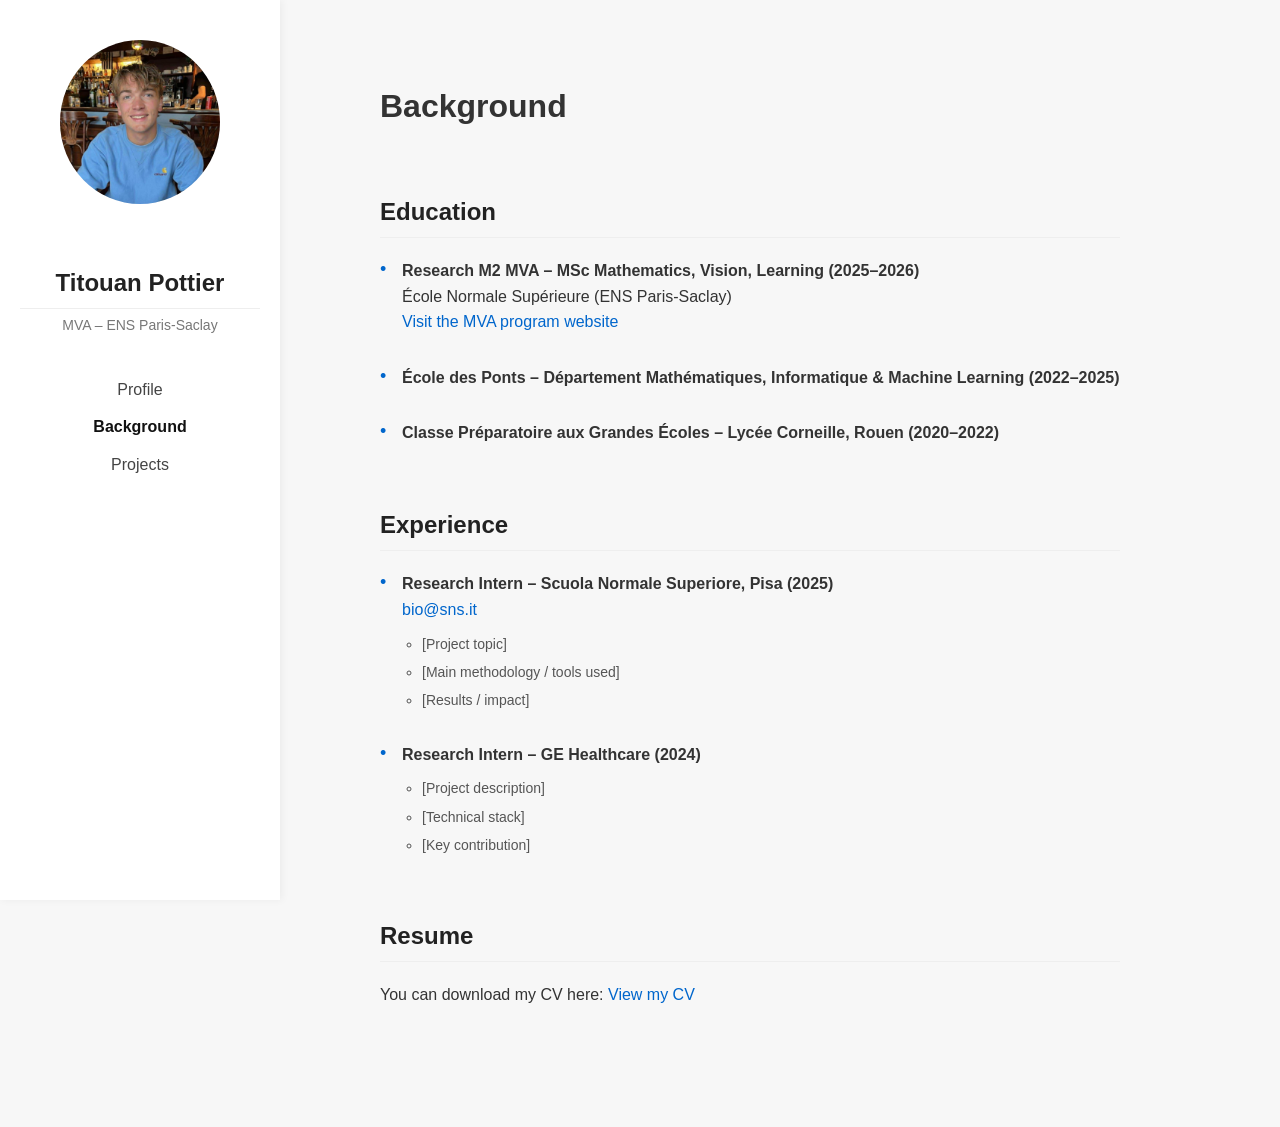
==== background.html @ 18404997 "b" ====
<!DOCTYPE html>
<html>
<head>
  <meta charset="UTF-8">
  <title>Titouan Pottier – Background</title>
  <link rel="stylesheet" href="style.css">
</head>
<body>

<div class="sidebar">
  <img src="photo.jpg" alt="Profile photo">
  <h2>Titouan Pottier</h2>
  <p>MVA – ENS Paris-Saclay</p>

  <nav>
    <a href="index.html">Profile</a>
    <a href="background.html" class="active">Background</a>
    <a href="projects.html">Projects</a>
  </nav>
</div>

<div class="content">

  <h1>Background</h1>

  <div class="section">
    <h2>Education</h2>
    <ul class="clean-list">
      <li>
        <strong>Research M2 MVA – MSc Mathematics, Vision, Learning (2025–2026)</strong><br>
        École Normale Supérieure (ENS Paris-Saclay)<br>
        <a href="https://www.master-mva.com/" target="_blank">Visit the MVA program website</a>
      </li>

      <li>
        <strong>École des Ponts – Département Mathématiques, Informatique & Machine Learning (2022–2025)</strong>
      </li>

      <li>
        <strong>Classe Préparatoire aux Grandes Écoles – Lycée Corneille, Rouen (2020–2022)</strong>
      </li>
    </ul>
  </div>

  <div class="section">
    <h2>Experience</h2>
    <ul class="clean-list">
      <li>
        <strong>Research Intern – Scuola Normale Superiore, Pisa (2025)</strong><br>
        <a href="mailto:bio@sns.it">bio@sns.it</a>
        <ul>
          <li>[Project topic]</li>
          <li>[Main methodology / tools used]</li>
          <li>[Results / impact]</li>
        </ul>
      </li>

      <li>
        <strong>Research Intern – GE Healthcare (2024)</strong>
        <ul>
          <li>[Project description]</li>
          <li>[Technical stack]</li>
          <li>[Key contribution]</li>
        </ul>
      </li>
    </ul>
  </div>

  <div class="section">
    <h2>Resume</h2>
    <p>
      You can download my CV here:
      <a href="CV_Pottier_Titouan.pdf" target="_blank">View my CV</a>
    </p>
  </div>

</div>

</body>
</html>
---- style.css ----
/* =========================
   GLOBAL
========================= */

* {
  box-sizing: border-box;
}

body {
  margin: 0;
  font-family: -apple-system, BlinkMacSystemFont, "Segoe UI", Roboto, sans-serif;
  background-color: #f7f7f7;
  color: #333;
  display: flex;
  line-height: 1.6;
}

a {
  color: #0066cc;
  text-decoration: none;
  transition: opacity 0.2s ease;
}

a:hover {
  opacity: 0.7;
}

/* =========================
   SIDEBAR
========================= */

.sidebar {
  width: 280px;
  background: white;
  height: 100vh;
  padding: 40px 20px;
  box-shadow: 2px 0 8px rgba(0, 0, 0, 0.05);
  position: fixed;
  top: 0;
  left: 0;
}

.sidebar img {
  width: 160px;
  border-radius: 50%;
  display: block;
  margin: 0 auto 20px auto;
}

.sidebar h2 {
  text-align: center;
  margin-bottom: 5px;
  font-weight: 600;
}

.sidebar p {
  text-align: center;
  color: #777;
  font-size: 14px;
  margin: 0;
}

.sidebar nav {
  margin-top: 40px;
  text-align: center;
}

.sidebar nav a {
  display: block;
  margin: 12px 0;
  color: #444;
  font-weight: 500;
  transition: color 0.2s ease;
}

.sidebar nav a:hover {
  color: #0066cc;
}

.sidebar nav a.active {
  font-weight: 700;
  color: #111;
}

/* =========================
   MAIN CONTENT
========================= */

.content {
  margin-left: 320px;
  padding: 60px;
  max-width: 900px;
}

h1 {
  font-size: 32px;
  margin-bottom: 30px;
  font-weight: 600;
}

h2 {
  margin-top: 60px;
  margin-bottom: 20px;
  font-weight: 600;
  color: #222;
  border-bottom: 1px solid #eee;
  padding-bottom: 6px;
}

.section {
  margin-bottom: 60px;
}

/* =========================
   CLEAN BULLET LIST
========================= */

.clean-list {
  list-style: none;
  padding-left: 0;
  margin: 0;
}

.clean-list > li {
  margin-bottom: 30px;
  padding-left: 22px;
  position: relative;
}

.clean-list > li::before {
  content: "•";
  position: absolute;
  left: 0;
  top: 2px;
  font-size: 18px;
  color: #0066cc;
  line-height: 1;
}

.clean-list ul {
  margin-top: 10px;
  padding-left: 20px;
}

.clean-list ul li {
  margin-bottom: 6px;
  font-size: 14px;
  color: #555;
  list-style-type: circle;
}

/* =========================
   PROJECTS LIST
========================= */

.project-list {
  list-style-type: disc;
  padding-left: 22px;
  margin: 0;
}

.project-list > li {
  margin-bottom: 40px;
}

.project-list strong {
  font-size: 18px;
  font-weight: 600;
}

.project-sub {
  display: block;
  font-size: 14px;
  color: #666;
  margin-top: 4px;
  margin-bottom: 8px;
}

.project-list ul {
  list-style-type: circle;
  padding-left: 20px;
  margin-top: 8px;
}

.project-list ul li {
  margin-bottom: 6px;
  line-height: 1.5;
}

/* =========================
   RESPONSIVE
========================= */

@media (max-width: 900px) {

  body {
    flex-direction: column;
  }

  .sidebar {
    position: relative;
    width: 100%;
    height: auto;
    box-shadow: none;
    border-bottom: 1px solid #eee;
  }

  .content {
    margin-left: 0;
    padding: 40px 20px;
  }

}
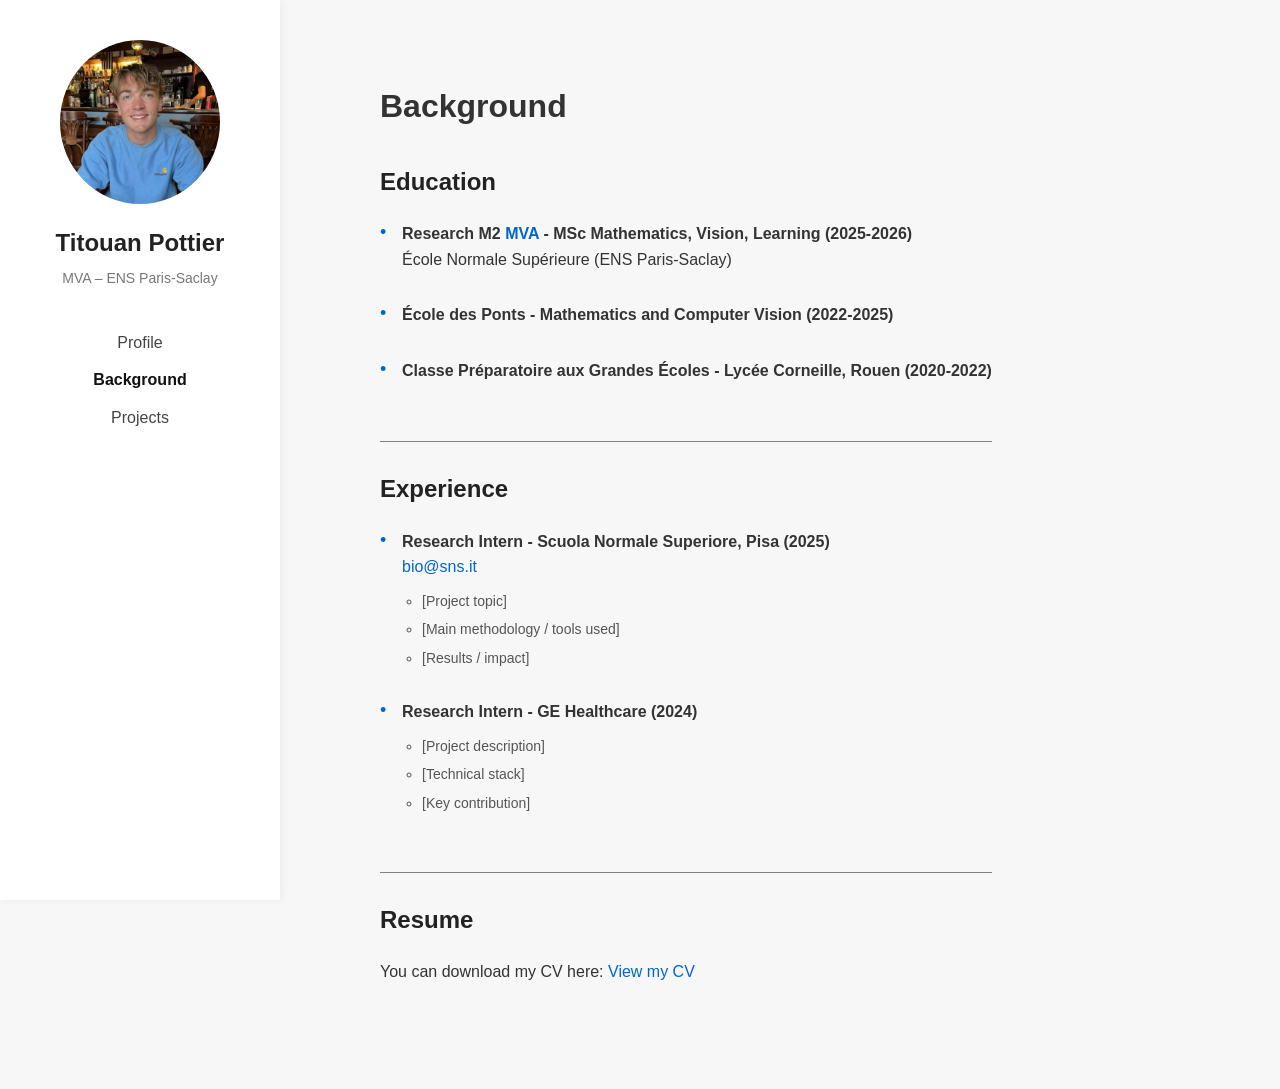
==== commit 16f9d34d: "bg update" ====
--- a/background.html
+++ b/background.html
@@ -27,17 +27,17 @@
     <h2>Education</h2>
     <ul class="clean-list">
       <li>
-        <strong>Research M2 MVA – MSc Mathematics, Vision, Learning (2025–2026)</strong><br>
+        <strong>Research M2 <a href="https://www.master-mva.com/" target="_blank">MVA</a> - MSc Mathematics, Vision, Learning (2025-2026)</strong><br>
         École Normale Supérieure (ENS Paris-Saclay)<br>
-        <a href="https://www.master-mva.com/" target="_blank">Visit the MVA program website</a>
+        
       </li>
 
       <li>
-        <strong>École des Ponts – Département Mathématiques, Informatique & Machine Learning (2022–2025)</strong>
+        <strong>École des Ponts - Mathematics and Computer Vision (2022-2025)</strong>
       </li>
 
       <li>
-        <strong>Classe Préparatoire aux Grandes Écoles – Lycée Corneille, Rouen (2020–2022)</strong>
+        <strong>Classe Préparatoire aux Grandes Écoles - Lycée Corneille, Rouen (2020-2022)</strong>
       </li>
     </ul>
   </div>
@@ -46,7 +46,7 @@
     <h2>Experience</h2>
     <ul class="clean-list">
       <li>
-        <strong>Research Intern – Scuola Normale Superiore, Pisa (2025)</strong><br>
+        <strong>Research Intern - Scuola Normale Superiore, Pisa (2025)</strong><br>
         <a href="mailto:bio@sns.it">bio@sns.it</a>
         <ul>
           <li>[Project topic]</li>
@@ -56,7 +56,7 @@
       </li>
 
       <li>
-        <strong>Research Intern – GE Healthcare (2024)</strong>
+        <strong>Research Intern - GE Healthcare (2024)</strong>
         <ul>
           <li>[Project description]</li>
           <li>[Technical stack]</li>
--- a/style.css
+++ b/style.css
@@ -99,16 +99,30 @@
 }
 
 h2 {
-  margin-top: 60px;
+  margin-top: 0;
   margin-bottom: 20px;
   font-weight: 600;
   color: #222;
-  border-bottom: 1px solid #eee;
-  padding-bottom: 6px;
+  border-bottom: none;
+  padding-bottom: 0;
 }
 
 .section {
-  margin-bottom: 60px;
+  padding: 28px 0;
+}
+
+.section:first-of-type {
+  padding-top: 0;
+}
+
+.section + .section {
+  border-top: 1px solid #818080;
+}
+
+.content > h2:not(:first-of-type) {
+  border-top: 1px solid #818080;
+  padding-top: 28px;
+  margin-top: 28px;
 }
 
 /* =========================
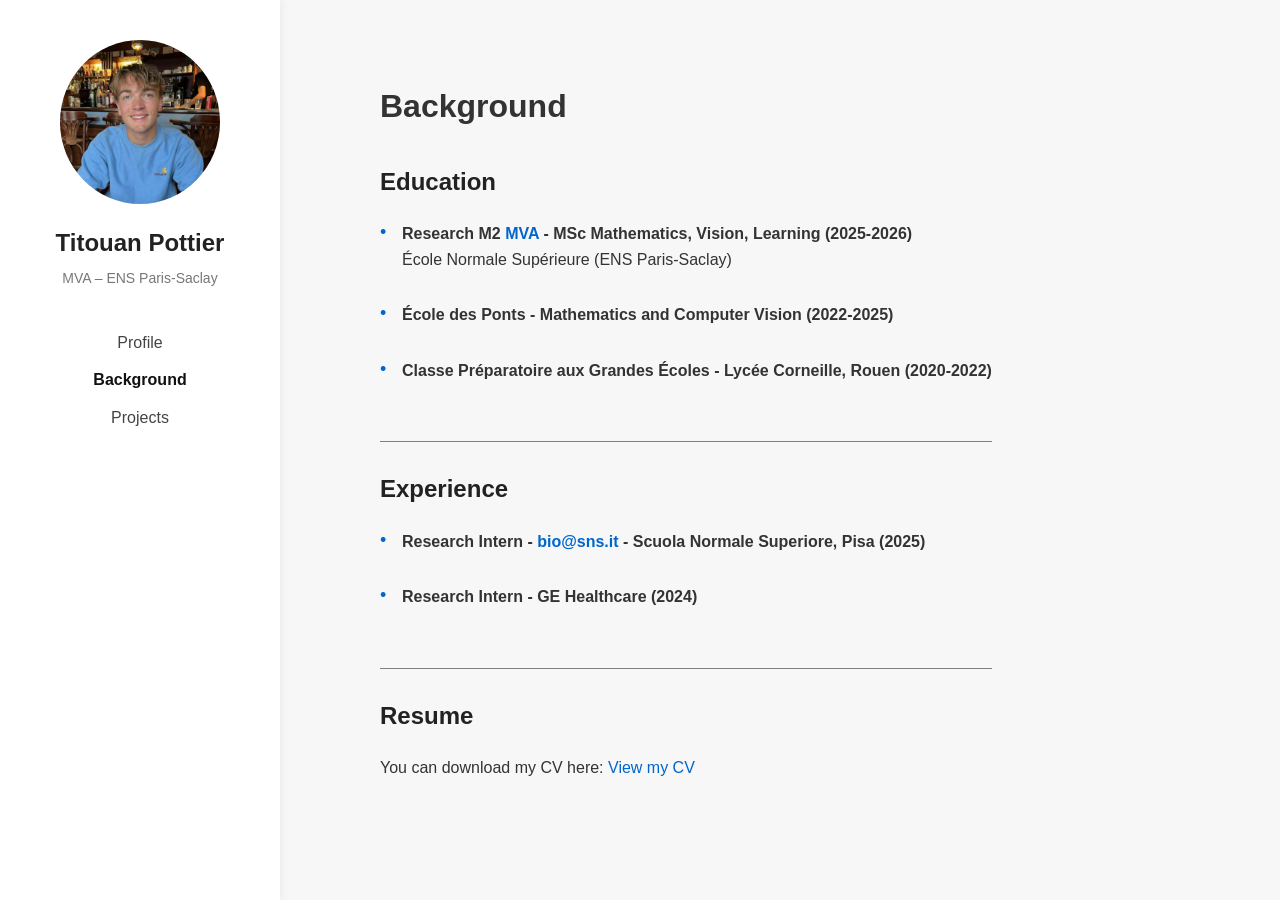
==== commit d21cd3ce: "bg update2" ====
--- a/background.html
+++ b/background.html
@@ -46,21 +46,13 @@
     <h2>Experience</h2>
     <ul class="clean-list">
       <li>
-        <strong>Research Intern - Scuola Normale Superiore, Pisa (2025)</strong><br>
-        <a href="mailto:bio@sns.it">bio@sns.it</a>
-        <ul>
-          <li>[Project topic]</li>
-          <li>[Main methodology / tools used]</li>
-          <li>[Results / impact]</li>
-        </ul>
+        <strong>Research Intern - <a href="mailto:bio@sns.it">bio@sns.it</a> - Scuola Normale Superiore, Pisa (2025)</strong><br>
+        
       </li>
 
       <li>
         <strong>Research Intern - GE Healthcare (2024)</strong>
         <ul>
-          <li>[Project description]</li>
-          <li>[Technical stack]</li>
-          <li>[Key contribution]</li>
         </ul>
       </li>
     </ul>
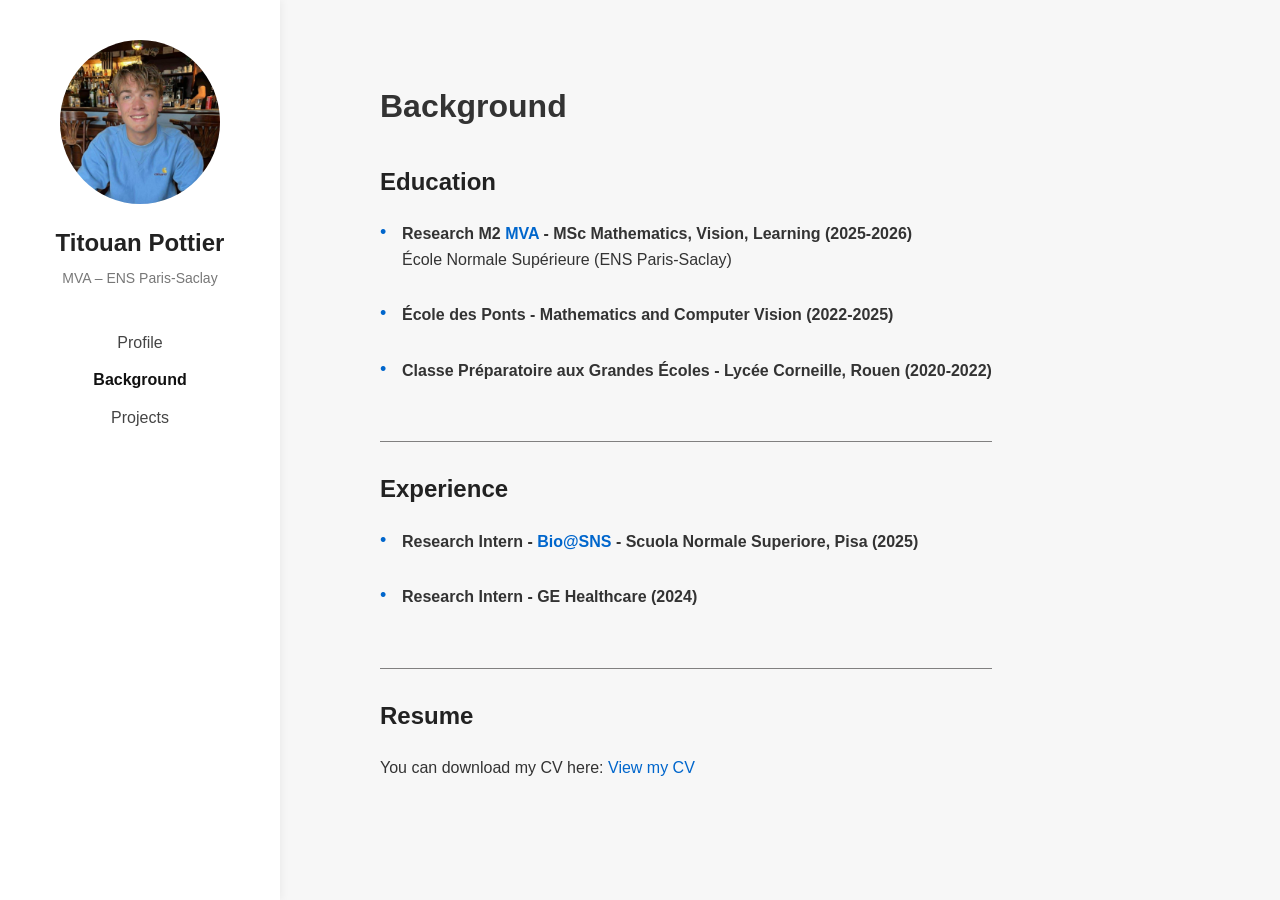
==== commit 0ebade45: "biosns" ====
--- a/background.html
+++ b/background.html
@@ -46,7 +46,7 @@
     <h2>Experience</h2>
     <ul class="clean-list">
       <li>
-        <strong>Research Intern - <a href="mailto:bio@sns.it">bio@sns.it</a> - Scuola Normale Superiore, Pisa (2025)</strong><br>
+        <strong>Research Intern - <a href="https://www.sns.it/en/laboratorio-di-biologia">Bio@SNS</a> - Scuola Normale Superiore, Pisa (2025)</strong><br>
         
       </li>
 
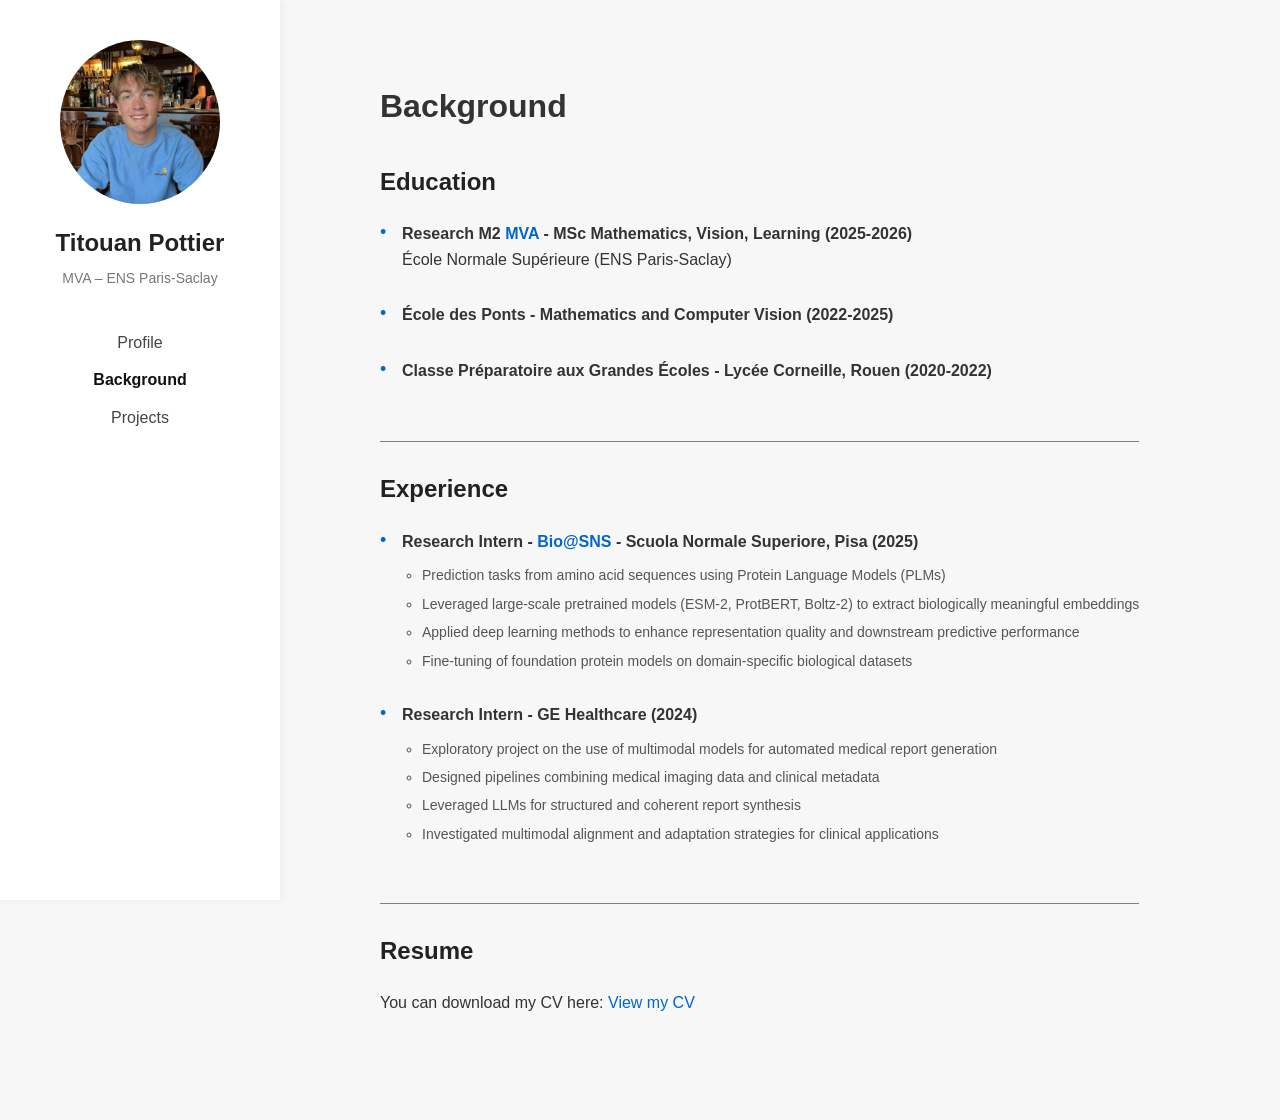
==== commit f5f5e786: "add bg" ====
--- a/background.html
+++ b/background.html
@@ -45,16 +45,27 @@
   <div class="section">
     <h2>Experience</h2>
     <ul class="clean-list">
-      <li>
-        <strong>Research Intern - <a href="https://www.sns.it/en/laboratorio-di-biologia">Bio@SNS</a> - Scuola Normale Superiore, Pisa (2025)</strong><br>
-        
-      </li>
+    <li>
+      <strong>Research Intern - <a href="https://www.sns.it/en/laboratorio-di-biologia">Bio@SNS</a> - Scuola Normale Superiore, Pisa (2025)</strong>
+      <ul>
+        <li>Prediction tasks from amino acid sequences using Protein Language Models (PLMs)</li>
+        <li>Leveraged large-scale pretrained models (ESM-2, ProtBERT, Boltz-2) to extract biologically meaningful embeddings</li>
+        <li>Applied deep learning methods to enhance representation quality and downstream predictive performance</li>
+        <li>Fine-tuning of foundation protein models on domain-specific biological datasets</li>
+      </ul>
+    </li>
 
-      <li>
-        <strong>Research Intern - GE Healthcare (2024)</strong>
-        <ul>
-        </ul>
-      </li>
+    <li>
+      <strong>Research Intern - GE Healthcare (2024)</strong>
+      <ul>
+        <li>Exploratory project on the use of multimodal models for automated medical report generation</li>
+        <li>Designed pipelines combining medical imaging data and clinical metadata</li>
+        <li>Leveraged LLMs for structured and coherent report synthesis</li>
+        <li>Investigated multimodal alignment and adaptation strategies for clinical applications</li>
+      </ul>
+    </li>
+
+
     </ul>
   </div>
 
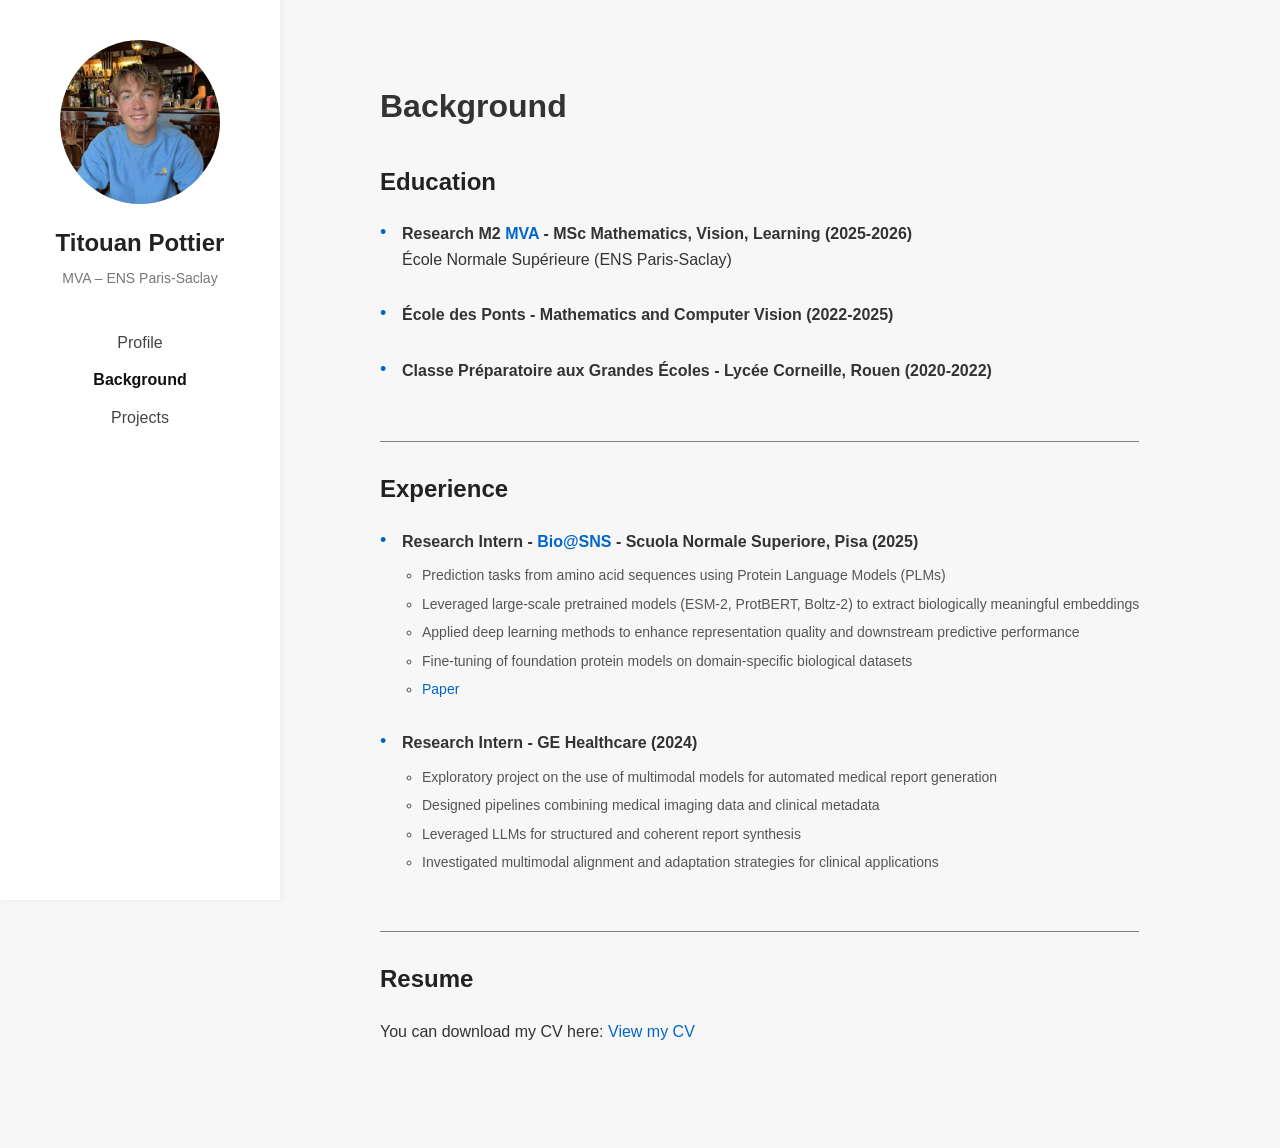
==== commit 92cf3897: "paper sns" ====
--- a/background.html
+++ b/background.html
@@ -48,10 +48,12 @@
     <li>
       <strong>Research Intern - <a href="https://www.sns.it/en/laboratorio-di-biologia">Bio@SNS</a> - Scuola Normale Superiore, Pisa (2025)</strong>
       <ul>
+        
         <li>Prediction tasks from amino acid sequences using Protein Language Models (PLMs)</li>
         <li>Leveraged large-scale pretrained models (ESM-2, ProtBERT, Boltz-2) to extract biologically meaningful embeddings</li>
         <li>Applied deep learning methods to enhance representation quality and downstream predictive performance</li>
         <li>Fine-tuning of foundation protein models on domain-specific biological datasets</li>
+        <li><a href="/BioSNS/biosns_paper.pdf">Paper</a></li>
       </ul>
     </li>
 
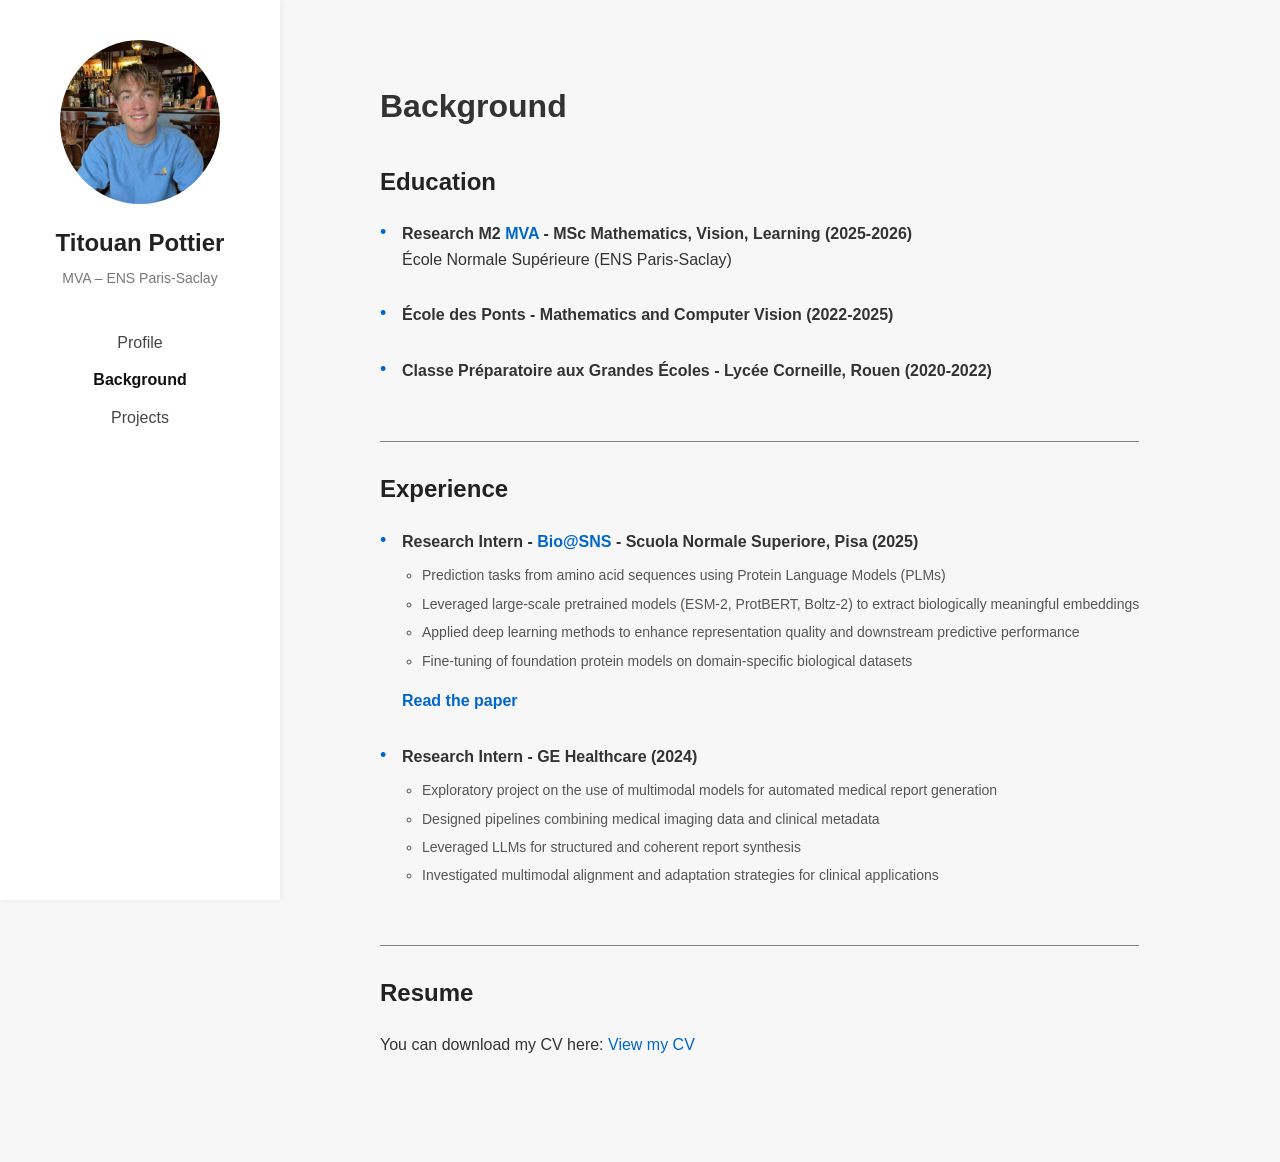
==== commit e73df0c2: "paper" ====
--- a/background.html
+++ b/background.html
@@ -49,12 +49,18 @@
       <strong>Research Intern - <a href="https://www.sns.it/en/laboratorio-di-biologia">Bio@SNS</a> - Scuola Normale Superiore, Pisa (2025)</strong>
       <ul>
         
+        
         <li>Prediction tasks from amino acid sequences using Protein Language Models (PLMs)</li>
         <li>Leveraged large-scale pretrained models (ESM-2, ProtBERT, Boltz-2) to extract biologically meaningful embeddings</li>
         <li>Applied deep learning methods to enhance representation quality and downstream predictive performance</li>
         <li>Fine-tuning of foundation protein models on domain-specific biological datasets</li>
-        <li><a href="/BioSNS/biosns_paper.pdf">Paper</a></li>
+        
       </ul>
+    
+      <p>
+        <a href="BioSNS/biosns_paper.pdf" target="_blank"><strong>Read the paper</strong></a>
+      </p>
+
     </li>
 
     <li>
